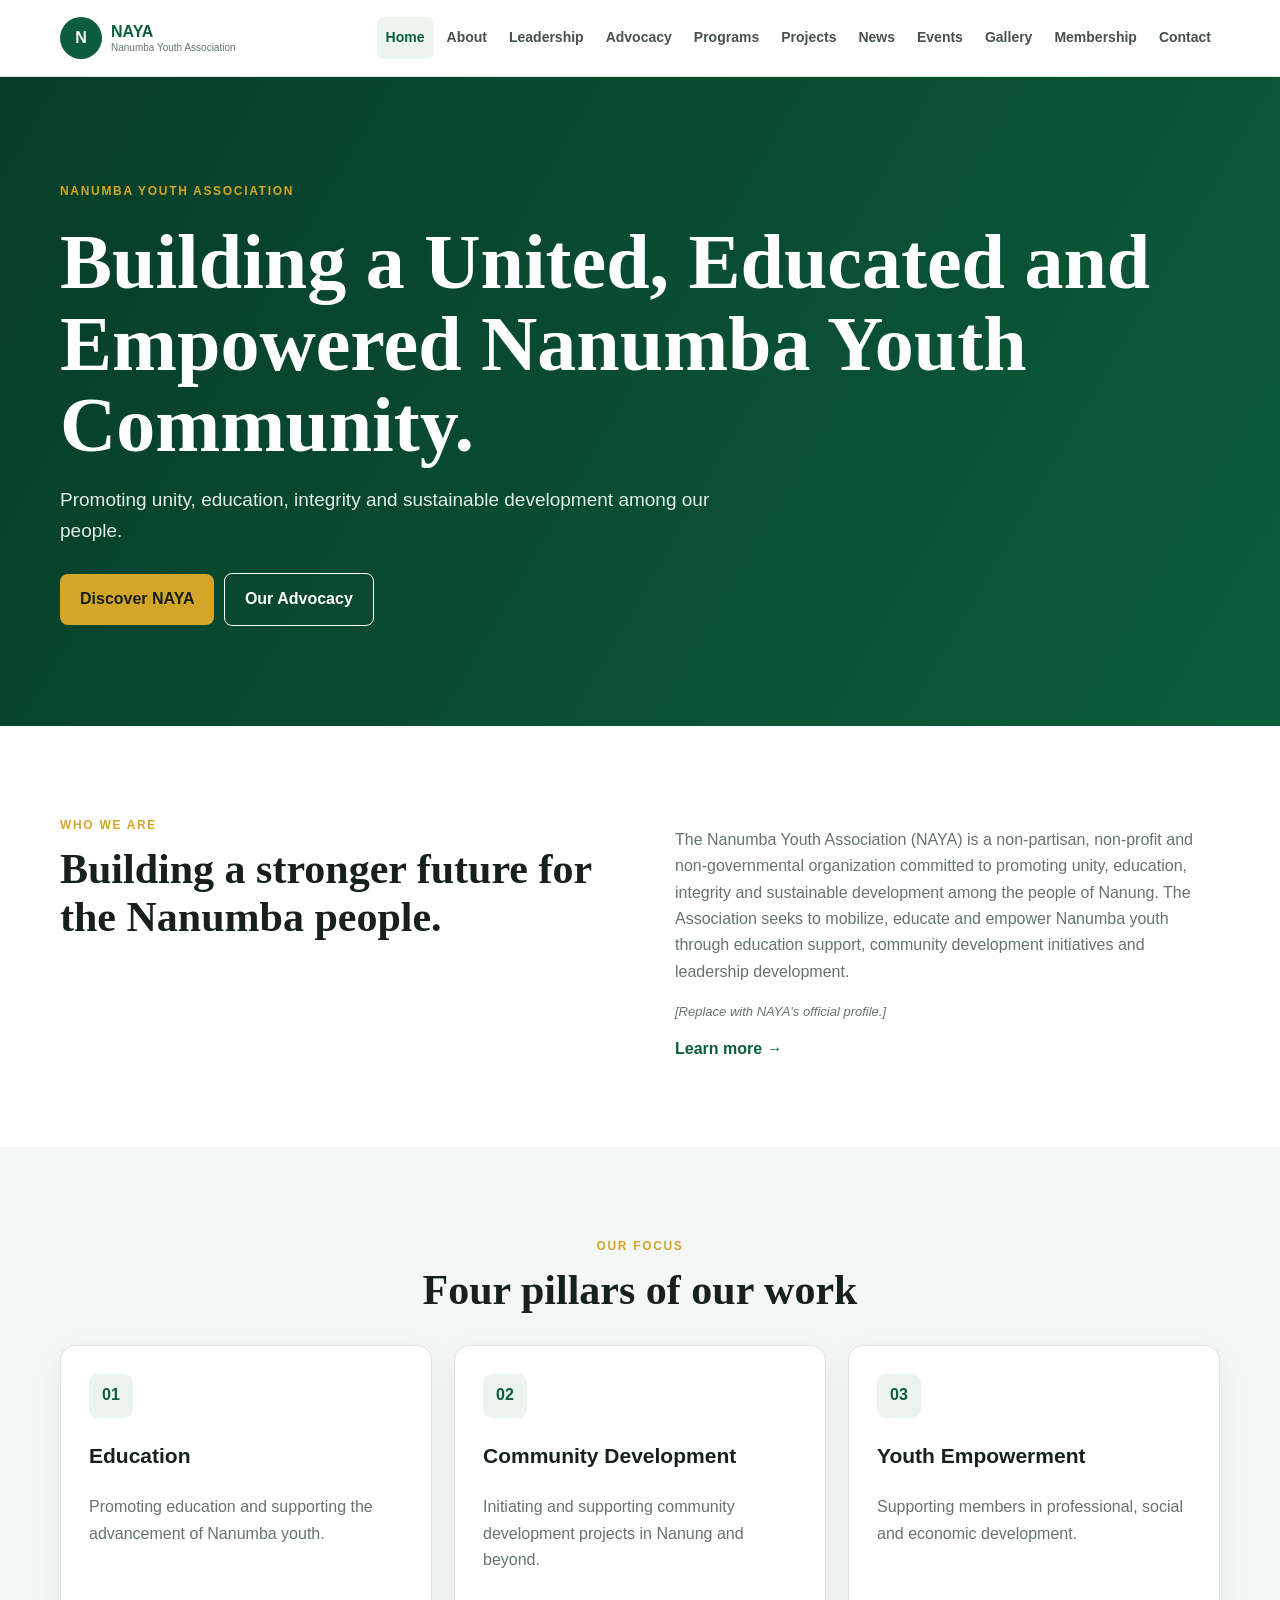
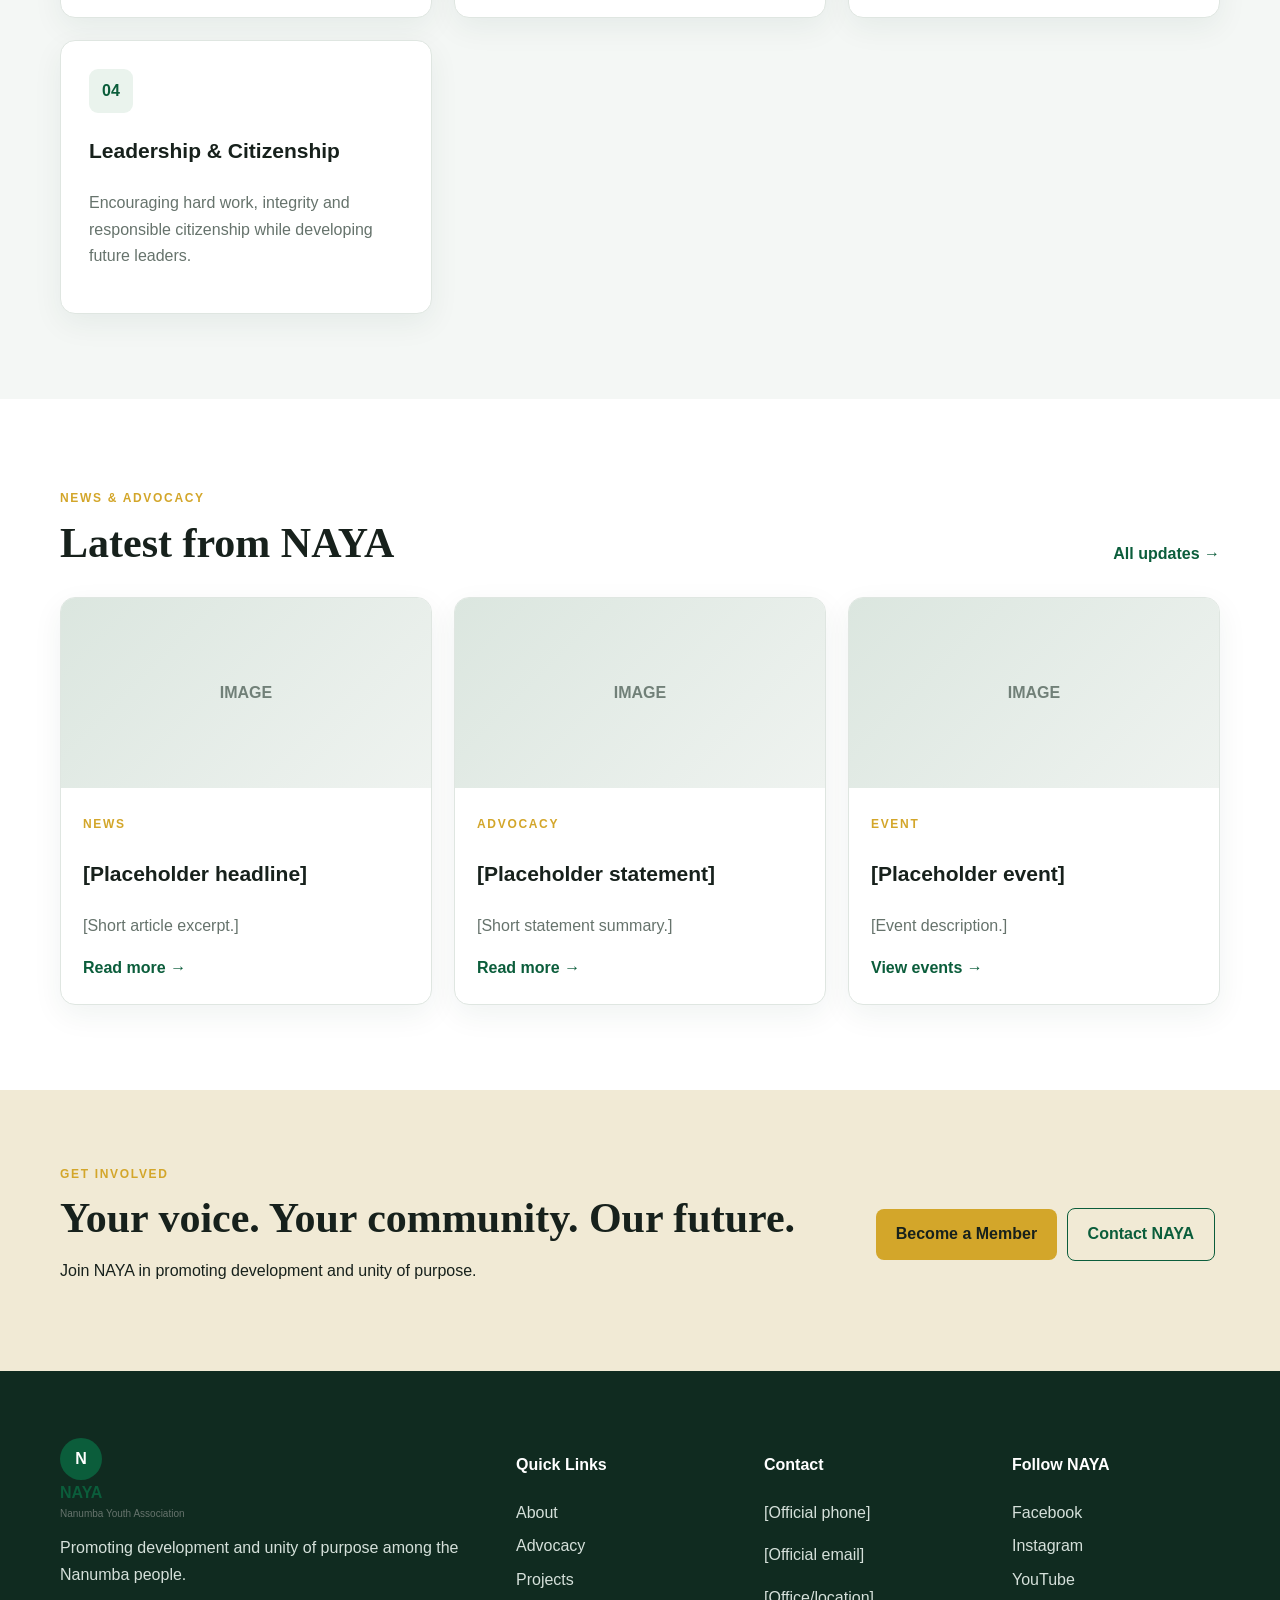
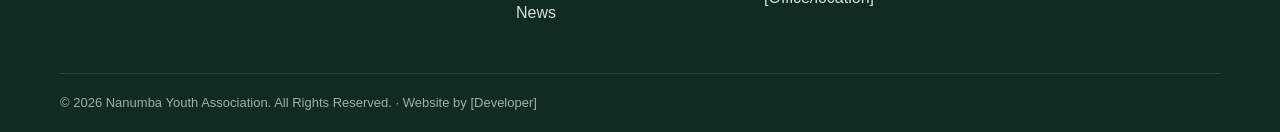
==== index.html @ b87f05a8 "new repo" ====
<!doctype html>
<html lang="en">
  <head>
    <meta charset="utf-8" />
    <meta name="viewport" content="width=device-width,initial-scale=1" />
    <meta
      name="description"
      content="Nanumba Youth Association (NAYA) — promoting development and unity of purpose among the Nanumba people."
    />
    <title>NAYA | Nanumba Youth Association</title>
    <link rel="icon" href="assets/images/favicon.svg" />
    <link rel="stylesheet" href="assets/css/style.css" />
  </head>
  <body>
    <div id="header"></div>
    <main>
      <section class="hero">
        <div class="hero-content wrap">
          <span>NANUMBA YOUTH ASSOCIATION</span>
          <h1>
            Building a United, Educated and Empowered Nanumba Youth Community.
          </h1>

          <p>
            Promoting unity, education, integrity and sustainable development
            among our people.
          </p>
          <a class="btn primary" href="about.html">Discover NAYA</a>
          <a class="btn outline" href="advocacy.html">Our Advocacy</a>
        </div>
      </section>
      <section class="section">
        <div class="wrap intro">
          <div>
            <small>WHO WE ARE</small>
            <h2>Building a stronger future for the Nanumba people.</h2>
          </div>
          <div>
            <p>
              The Nanumba Youth Association (NAYA) is a non-partisan, non-profit
              and non-governmental organization committed to promoting unity,
              education, integrity and sustainable development among the people
              of Nanung. The Association seeks to mobilize, educate and empower
              Nanumba youth through education support, community development
              initiatives and leadership development.
            </p>
            <p class="placeholder">[Replace with NAYA's official profile.]</p>
            <a class="link" href="about.html">Learn more →</a>
          </div>
        </div>
      </section>
      <section class="section muted">
        <div class="wrap">
          <div class="heading center">
            <small>OUR FOCUS</small>
            <h2>Four pillars of our work</h2>
          </div>
          <div class="grid3">
            <article class="card">
              <b>01</b>
              <h3>Education</h3>
              <p>
                Promoting education and supporting the advancement of Nanumba
                youth.
              </p>
            </article>
            <article class="card">
              <b>02</b>
              <h3>Community Development</h3>
              <p>
                Initiating and supporting community development projects in
                Nanung and beyond.
              </p>
            </article>
            <article class="card">
              <b>03</b>
              <h3>Youth Empowerment</h3>
              <p>
                Supporting members in professional, social and economic
                development.
              </p>
            </article>
            <article class="card">
              <b>04</b>
              <h3>Leadership & Citizenship</h3>
              <p>
                Encouraging hard work, integrity and responsible citizenship
                while developing future leaders.
              </p>
            </article>
          </div>
        </div>
      </section>
      <section class="section">
        <div class="wrap">
          <div class="heading">
            <div>
              <small>NEWS & ADVOCACY</small>
              <h2>Latest from NAYA</h2>
            </div>
            <a class="link" href="news.html">All updates →</a>
          </div>
          <div class="grid3">
            <article class="content">
              <div class="placeholder-img">IMAGE</div>
              <div>
                <small>NEWS</small>
                <h3>[Placeholder headline]</h3>
                <p>[Short article excerpt.]</p>
                <a class="link" href="news.html">Read more →</a>
              </div>
            </article>
            <article class="content">
              <div class="placeholder-img">IMAGE</div>
              <div>
                <small>ADVOCACY</small>
                <h3>[Placeholder statement]</h3>
                <p>[Short statement summary.]</p>
                <a class="link" href="advocacy.html">Read more →</a>
              </div>
            </article>
            <article class="content">
              <div class="placeholder-img">IMAGE</div>
              <div>
                <small>EVENT</small>
                <h3>[Placeholder event]</h3>
                <p>[Event description.]</p>
                <a class="link" href="events.html">View events →</a>
              </div>
            </article>
          </div>
        </div>
      </section>
      <section class="cta">
        <div class="wrap">
          <div>
            <small>GET INVOLVED</small>
            <h2>Your voice. Your community. Our future.</h2>
            <p>Join NAYA in promoting development and unity of purpose.</p>
          </div>
          <div>
            <a class="btn primary" href="membership.html">Become a Member</a>
            <a class="btn dark-outline" href="contact.html">Contact NAYA</a>
          </div>
        </div>
      </section>
    </main>
    <div id="footer"></div>
    <script src="assets/js/script.js"></script>
  </body>
</html>
---- assets/css/style.css ----
:root{--g:#0b5d3b;--gd:#073d29;--gold:#d3a62a;--ink:#17211c;--muted:#66736c;--light:#f4f7f5;--border:#dfe6e1;--max:1160px}*{box-sizing:border-box}body{margin:0;font:16px/1.65 Arial,sans-serif;color:var(--ink)}a{text-decoration:none;color:inherit}.wrap{width:min(var(--max),calc(100% - 32px));margin:auto}header{position:sticky;top:0;z-index:9;background:#fff;border-bottom:1px solid var(--border)}.nav{min-height:76px;display:flex;align-items:center;justify-content:space-between}.brand{display:flex;align-items:center;gap:9px;color:var(--g)}.brand span{width:42px;height:42px;border-radius:50%;display:grid;place-items:center;background:var(--g);color:#fff;font-weight:bold}.brand strong{line-height:1}.brand small{display:block;font-size:10px;color:var(--muted);font-weight:normal;margin-top:3px}nav{display:flex;gap:4px}nav a{padding:9px;font-size:14px;font-weight:bold;color:#46524c;border-radius:7px}nav a:hover,nav a.active{background:#edf5f0;color:var(--g)}#menu{display:none;border:0;background:none;font-size:25px}.hero{min-height:620px;display:flex;align-items:center;background:linear-gradient(120deg,#073d29,#0b5d3b);color:#fff}.hero-content{padding:100px 0}.hero-content>span,.section small,.cta small{letter-spacing:.14em;font-weight:bold;color:var(--gold);font-size:12px}.hero h1,.pagehero h1,h2{font-family:Georgia,serif}.hero h1{font-size:clamp(42px,7vw,78px);line-height:1.04;margin:18px 0}.hero p{font-size:19px;max-width:650px;color:#e3ece7}.btn{display:inline-block;padding:12px 20px;border-radius:8px;font-weight:bold;margin:8px 5px 0 0}.primary{background:var(--gold);color:#17211c}.outline{border:1px solid #fff;color:#fff}.dark-outline{border:1px solid var(--g);color:var(--g)}.section{padding:85px 0}.muted{background:var(--light)}.intro{display:grid;grid-template-columns:1fr 1fr;gap:70px}.heading{display:flex;justify-content:space-between;align-items:end;margin-bottom:30px}.center{text-align:center;display:block}h2{font-size:42px;line-height:1.15;margin:8px 0 0}.grid3{display:grid;grid-template-columns:repeat(3,1fr);gap:22px}.card,.content{border:1px solid var(--border);border-radius:15px;background:#fff;overflow:hidden;box-shadow:0 10px 30px #073d2910}.card{padding:28px}.card>b{display:grid;place-items:center;width:44px;height:44px;border-radius:9px;background:#eaf3ed;color:var(--g)}.card h3,.content h3{font-size:21px}.card p,.content p,.intro p{color:var(--muted)}.placeholder{font-style:italic;font-size:13px!important}.placeholder-img{height:190px;background:linear-gradient(135deg,#dbe6df,#eff3f0);display:grid;place-items:center;color:#718078;font-weight:bold}.content>div:last-child{padding:22px}.link{color:var(--g);font-weight:bold}.cta{padding:70px 0;background:#f1ead5}.cta .wrap{display:flex;align-items:center;justify-content:space-between;gap:30px}.cta h2{margin-bottom:5px}footer{background:#102b20;color:#d5e0da;padding-top:60px}.foot{display:grid;grid-template-columns:2fr 1fr 1fr 1fr;gap:40px;padding-bottom:40px}.foot h4{color:#fff}.foot a{display:block;margin:7px 0}.copyright{border-top:1px solid #ffffff20;padding:18px 0;font-size:13px;color:#9db0a7}.pagehero{padding:100px 0;background:var(--gd);color:#fff}.pagehero h1{font-size:60px;margin:10px 0}.pagehero p{max-width:650px;color:#d9e5df}.prose{max-width:850px}.notice{padding:16px;background:#fff9e7;border-left:4px solid var(--gold)}.list{padding-left:20px}.leaders,.gallery{display:grid;grid-template-columns:repeat(3,1fr);gap:22px}.leader,.gallery div{border:1px solid var(--border);border-radius:14px;overflow:hidden}.photo{height:260px;background:#dce7e0;display:grid;place-items:center;color:#718078}.leader h3,.leader p{padding:0 20px}.gallery div{height:250px;display:grid;place-items:center;background:#e7eee9;color:#718078;font-weight:bold}.event{display:flex;gap:22px;padding:22px;border:1px solid var(--border);border-radius:14px;margin:15px 0}.date{width:75px;height:75px;background:#edf5f0;color:var(--g);display:grid;place-items:center;flex:none}.formgrid{display:grid;grid-template-columns:1fr 1fr;gap:45px}.form{padding:28px;border:1px solid var(--border);border-radius:15px;box-shadow:0 10px 30px #073d2910}.form label{display:block;font-weight:bold;margin:14px 0}.form input,.form textarea,.form select{width:100%;padding:12px;border:1px solid var(--border);border-radius:7px;font:inherit}.map{height:230px;background:#e7eee9;display:grid;place-items:center;border-radius:12px;margin-top:20px}
@media(max-width:950px){nav{display:none;position:absolute;left:0;right:0;top:76px;background:#fff;flex-direction:column;padding:12px 20px;border-bottom:1px solid var(--border)}nav.open{display:flex}#menu{display:block}.intro,.formgrid{grid-template-columns:1fr}.grid3,.leaders,.gallery{grid-template-columns:1fr 1fr}.foot{grid-template-columns:1fr 1fr}.cta .wrap{display:block}}
@media(max-width:600px){.grid3,.leaders,.gallery{grid-template-columns:1fr}.hero h1{font-size:44px}.section{padding:60px 0}.heading{display:block}.pagehero h1{font-size:45px}.foot{grid-template-columns:1fr}.event{display:block}}
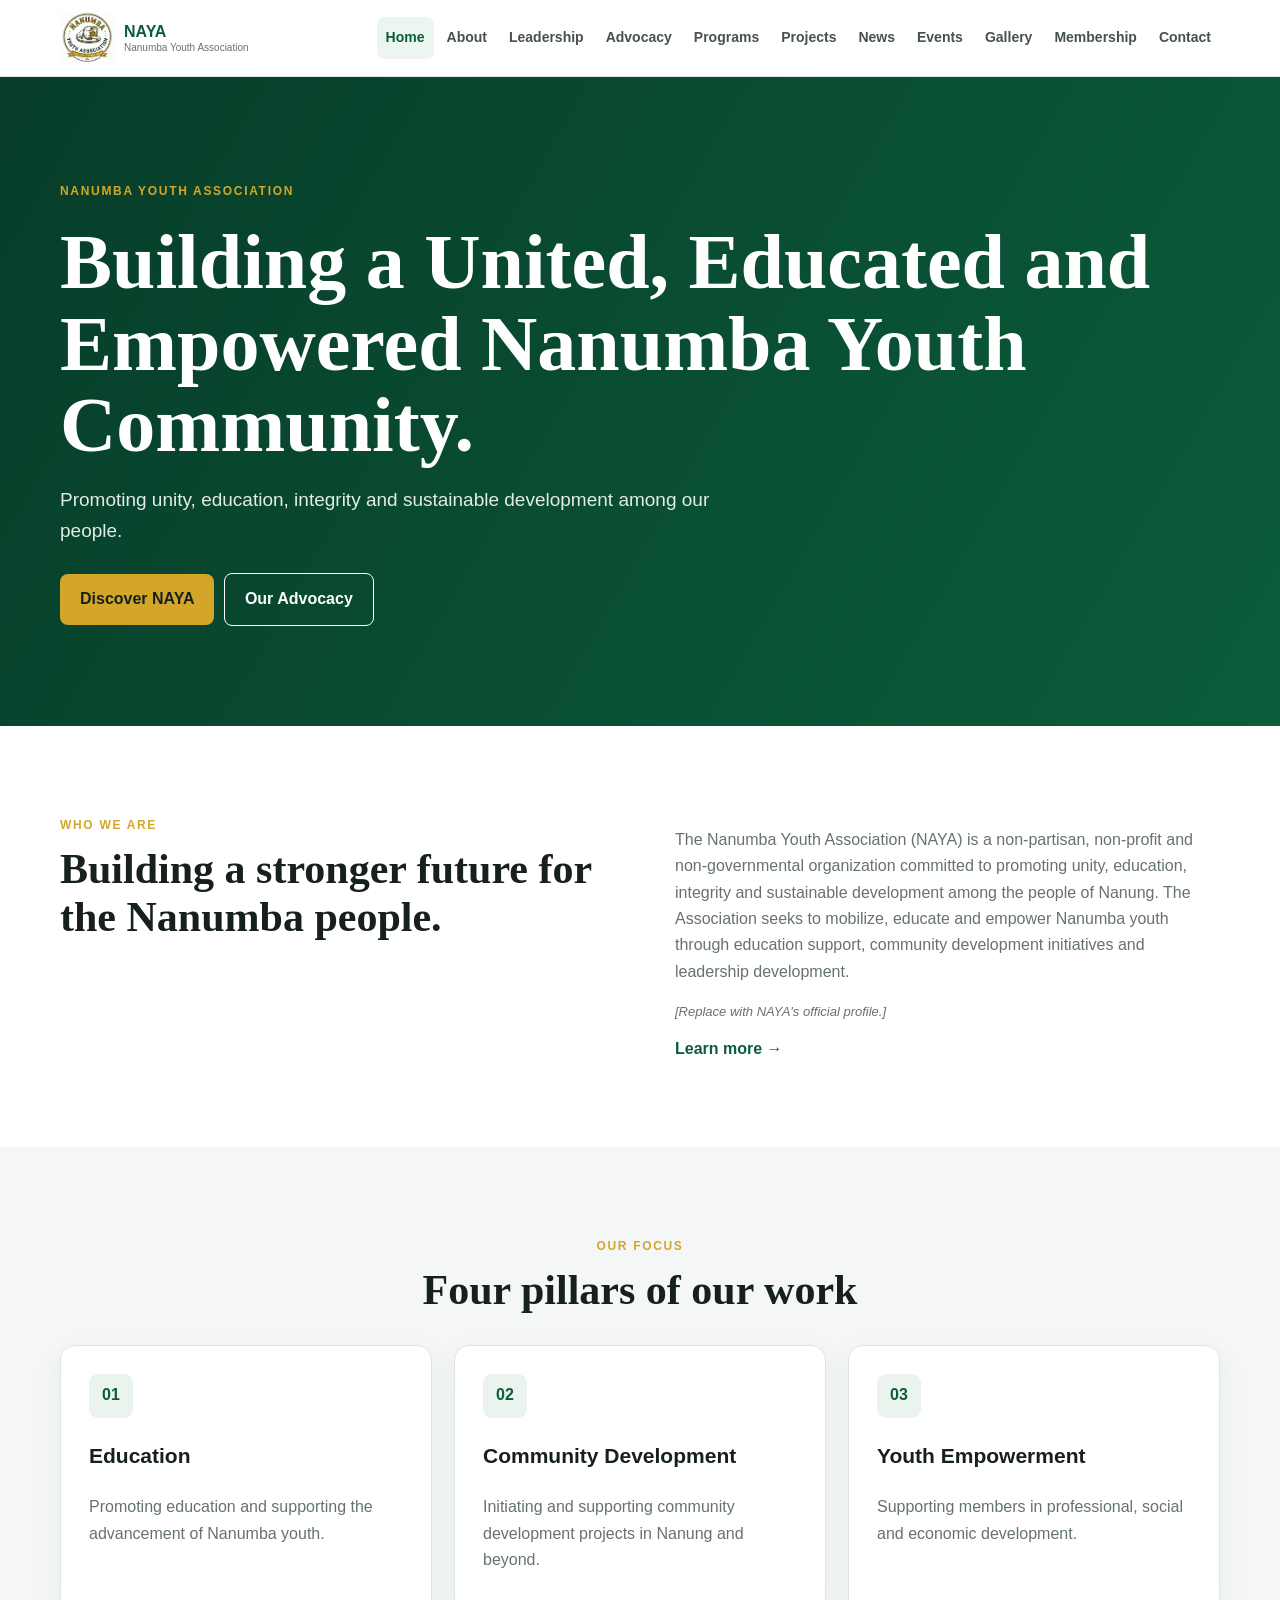
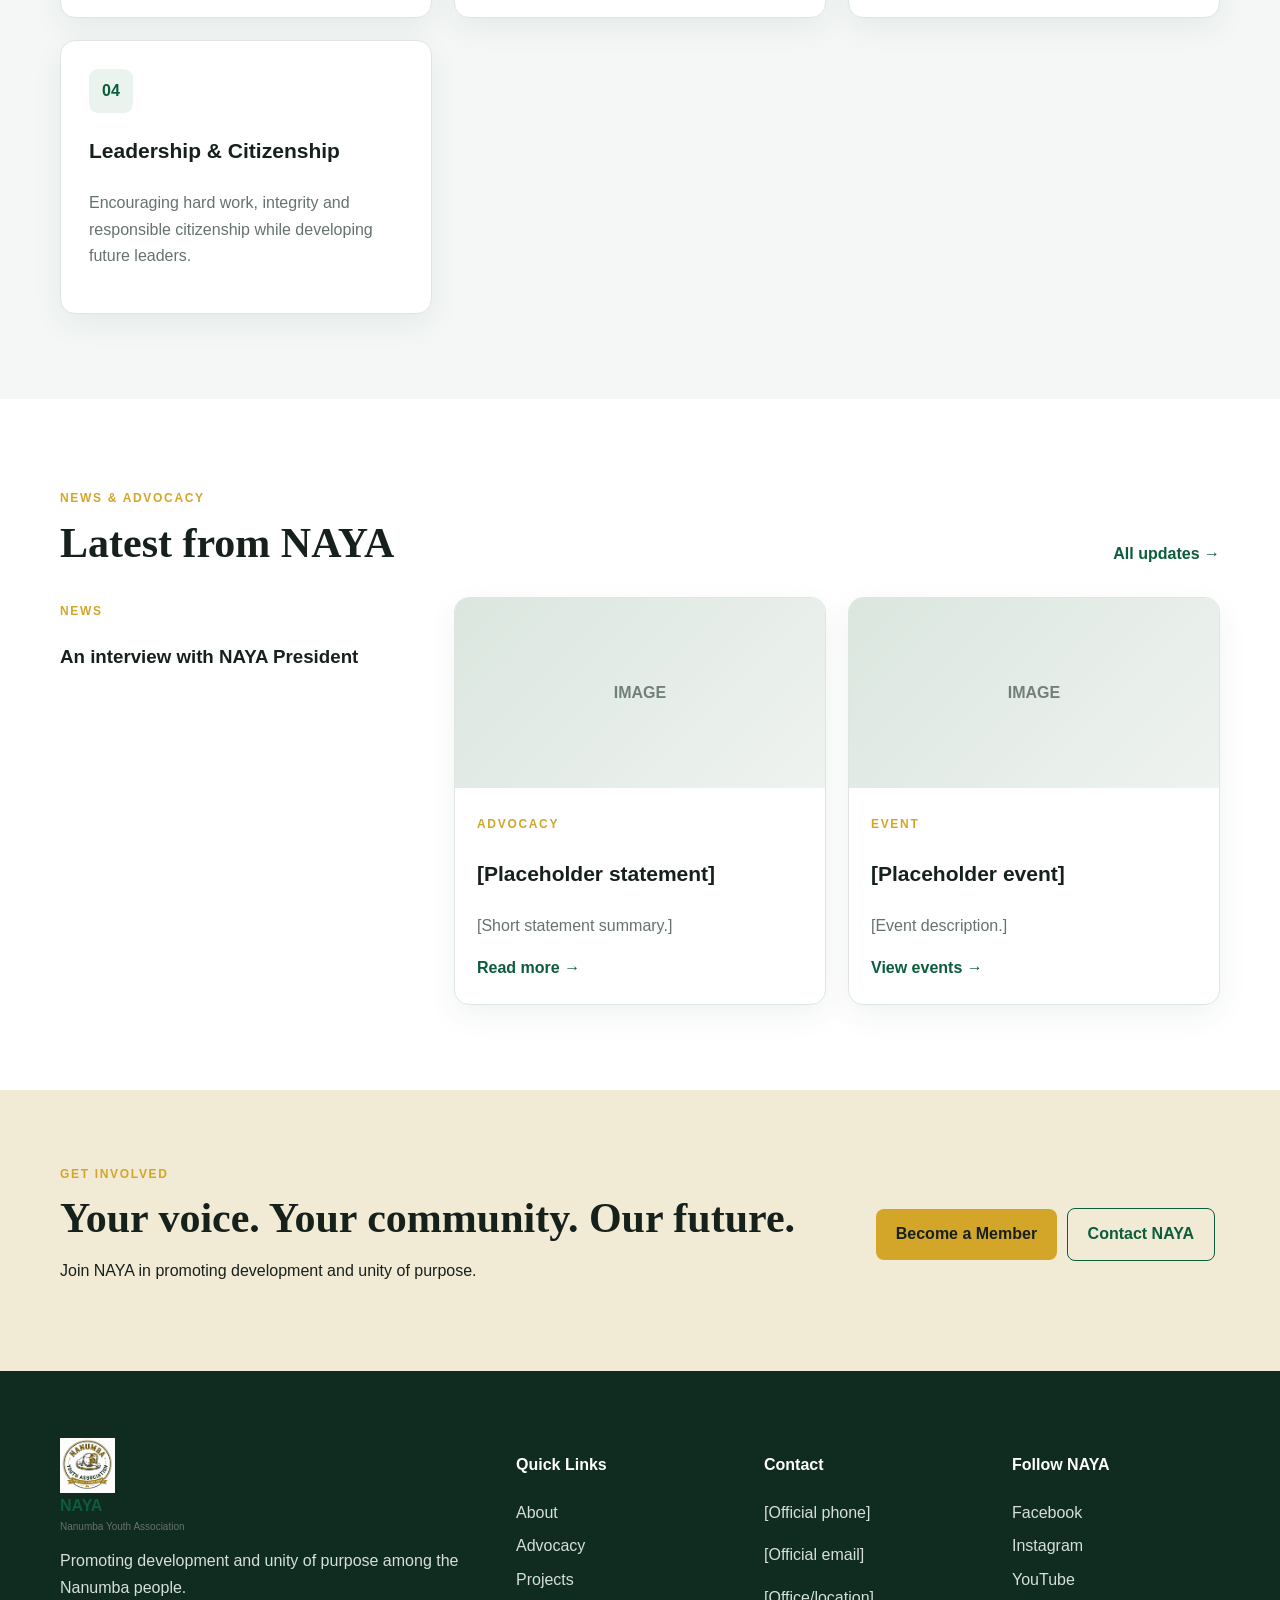
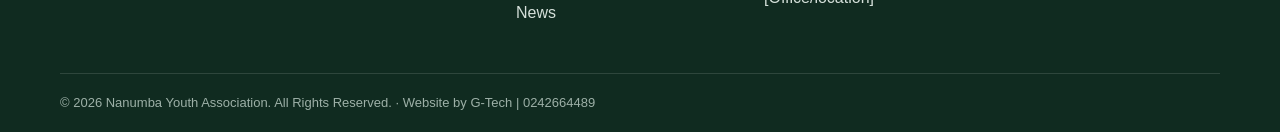
==== commit 09f02d9e: "president interview" ====
--- a/index.html
+++ b/index.html
@@ -101,15 +101,27 @@
             <a class="link" href="news.html">All updates →</a>
           </div>
           <div class="grid3">
-            <article class="content">
-              <div class="placeholder-img">IMAGE</div>
-              <div>
-                <small>NEWS</small>
-                <h3>[Placeholder headline]</h3>
-                <p>[Short article excerpt.]</p>
-                <a class="link" href="news.html">Read more →</a>
+            <div>
+              <small>NEWS</small>
+              <h3>An interview with NAYA President</h3>
+
+              <div class="video-container">
+                <iframe
+                  src="https://youtu.be/ZAHj8uhatjE?si=1H7tTdCx7K0cz6gY"
+                  title="YouTube video"
+                  allow="
+                    accelerometer;
+                    autoplay;
+                    clipboard-write;
+                    encrypted-media;
+                    gyroscope;
+                    picture-in-picture;
+                  "
+                  allowfullscreen
+                >
+                </iframe>
               </div>
-            </article>
+            </div>
             <article class="content">
               <div class="placeholder-img">IMAGE</div>
               <div>
--- a/assets/css/style.css
+++ b/assets/css/style.css
@@ -1,3 +1,449 @@
-:root{--g:#0b5d3b;--gd:#073d29;--gold:#d3a62a;--ink:#17211c;--muted:#66736c;--light:#f4f7f5;--border:#dfe6e1;--max:1160px}*{box-sizing:border-box}body{margin:0;font:16px/1.65 Arial,sans-serif;color:var(--ink)}a{text-decoration:none;color:inherit}.wrap{width:min(var(--max),calc(100% - 32px));margin:auto}header{position:sticky;top:0;z-index:9;background:#fff;border-bottom:1px solid var(--border)}.nav{min-height:76px;display:flex;align-items:center;justify-content:space-between}.brand{display:flex;align-items:center;gap:9px;color:var(--g)}.brand span{width:42px;height:42px;border-radius:50%;display:grid;place-items:center;background:var(--g);color:#fff;font-weight:bold}.brand strong{line-height:1}.brand small{display:block;font-size:10px;color:var(--muted);font-weight:normal;margin-top:3px}nav{display:flex;gap:4px}nav a{padding:9px;font-size:14px;font-weight:bold;color:#46524c;border-radius:7px}nav a:hover,nav a.active{background:#edf5f0;color:var(--g)}#menu{display:none;border:0;background:none;font-size:25px}.hero{min-height:620px;display:flex;align-items:center;background:linear-gradient(120deg,#073d29,#0b5d3b);color:#fff}.hero-content{padding:100px 0}.hero-content>span,.section small,.cta small{letter-spacing:.14em;font-weight:bold;color:var(--gold);font-size:12px}.hero h1,.pagehero h1,h2{font-family:Georgia,serif}.hero h1{font-size:clamp(42px,7vw,78px);line-height:1.04;margin:18px 0}.hero p{font-size:19px;max-width:650px;color:#e3ece7}.btn{display:inline-block;padding:12px 20px;border-radius:8px;font-weight:bold;margin:8px 5px 0 0}.primary{background:var(--gold);color:#17211c}.outline{border:1px solid #fff;color:#fff}.dark-outline{border:1px solid var(--g);color:var(--g)}.section{padding:85px 0}.muted{background:var(--light)}.intro{display:grid;grid-template-columns:1fr 1fr;gap:70px}.heading{display:flex;justify-content:space-between;align-items:end;margin-bottom:30px}.center{text-align:center;display:block}h2{font-size:42px;line-height:1.15;margin:8px 0 0}.grid3{display:grid;grid-template-columns:repeat(3,1fr);gap:22px}.card,.content{border:1px solid var(--border);border-radius:15px;background:#fff;overflow:hidden;box-shadow:0 10px 30px #073d2910}.card{padding:28px}.card>b{display:grid;place-items:center;width:44px;height:44px;border-radius:9px;background:#eaf3ed;color:var(--g)}.card h3,.content h3{font-size:21px}.card p,.content p,.intro p{color:var(--muted)}.placeholder{font-style:italic;font-size:13px!important}.placeholder-img{height:190px;background:linear-gradient(135deg,#dbe6df,#eff3f0);display:grid;place-items:center;color:#718078;font-weight:bold}.content>div:last-child{padding:22px}.link{color:var(--g);font-weight:bold}.cta{padding:70px 0;background:#f1ead5}.cta .wrap{display:flex;align-items:center;justify-content:space-between;gap:30px}.cta h2{margin-bottom:5px}footer{background:#102b20;color:#d5e0da;padding-top:60px}.foot{display:grid;grid-template-columns:2fr 1fr 1fr 1fr;gap:40px;padding-bottom:40px}.foot h4{color:#fff}.foot a{display:block;margin:7px 0}.copyright{border-top:1px solid #ffffff20;padding:18px 0;font-size:13px;color:#9db0a7}.pagehero{padding:100px 0;background:var(--gd);color:#fff}.pagehero h1{font-size:60px;margin:10px 0}.pagehero p{max-width:650px;color:#d9e5df}.prose{max-width:850px}.notice{padding:16px;background:#fff9e7;border-left:4px solid var(--gold)}.list{padding-left:20px}.leaders,.gallery{display:grid;grid-template-columns:repeat(3,1fr);gap:22px}.leader,.gallery div{border:1px solid var(--border);border-radius:14px;overflow:hidden}.photo{height:260px;background:#dce7e0;display:grid;place-items:center;color:#718078}.leader h3,.leader p{padding:0 20px}.gallery div{height:250px;display:grid;place-items:center;background:#e7eee9;color:#718078;font-weight:bold}.event{display:flex;gap:22px;padding:22px;border:1px solid var(--border);border-radius:14px;margin:15px 0}.date{width:75px;height:75px;background:#edf5f0;color:var(--g);display:grid;place-items:center;flex:none}.formgrid{display:grid;grid-template-columns:1fr 1fr;gap:45px}.form{padding:28px;border:1px solid var(--border);border-radius:15px;box-shadow:0 10px 30px #073d2910}.form label{display:block;font-weight:bold;margin:14px 0}.form input,.form textarea,.form select{width:100%;padding:12px;border:1px solid var(--border);border-radius:7px;font:inherit}.map{height:230px;background:#e7eee9;display:grid;place-items:center;border-radius:12px;margin-top:20px}
-@media(max-width:950px){nav{display:none;position:absolute;left:0;right:0;top:76px;background:#fff;flex-direction:column;padding:12px 20px;border-bottom:1px solid var(--border)}nav.open{display:flex}#menu{display:block}.intro,.formgrid{grid-template-columns:1fr}.grid3,.leaders,.gallery{grid-template-columns:1fr 1fr}.foot{grid-template-columns:1fr 1fr}.cta .wrap{display:block}}
-@media(max-width:600px){.grid3,.leaders,.gallery{grid-template-columns:1fr}.hero h1{font-size:44px}.section{padding:60px 0}.heading{display:block}.pagehero h1{font-size:45px}.foot{grid-template-columns:1fr}.event{display:block}}
+:root {
+  --g: #0b5d3b;
+  --gd: #073d29;
+  --gold: #d3a62a;
+  --ink: #17211c;
+  --muted: #66736c;
+  --light: #f4f7f5;
+  --border: #dfe6e1;
+  --max: 1160px;
+}
+* {
+  box-sizing: border-box;
+}
+body {
+  margin: 0;
+  font:
+    16px/1.65 Arial,
+    sans-serif;
+  color: var(--ink);
+}
+a {
+  text-decoration: none;
+  color: inherit;
+}
+.wrap {
+  width: min(var(--max), calc(100% - 32px));
+  margin: auto;
+}
+header {
+  position: sticky;
+  top: 0;
+  z-index: 9;
+  background: #fff;
+  border-bottom: 1px solid var(--border);
+}
+.nav {
+  min-height: 76px;
+  display: flex;
+  align-items: center;
+  justify-content: space-between;
+}
+.brand {
+  display: flex;
+  align-items: center;
+  gap: 9px;
+  color: var(--g);
+}
+.brand span {
+  width: 42px;
+  height: 42px;
+  border-radius: 50%;
+  display: grid;
+  place-items: center;
+  background: var(--g);
+  color: #fff;
+  font-weight: bold;
+}
+.brand strong {
+  line-height: 1;
+}
+.brand small {
+  display: block;
+  font-size: 10px;
+  color: var(--muted);
+  font-weight: normal;
+  margin-top: 3px;
+}
+nav {
+  display: flex;
+  gap: 4px;
+}
+nav a {
+  padding: 9px;
+  font-size: 14px;
+  font-weight: bold;
+  color: #46524c;
+  border-radius: 7px;
+}
+nav a:hover,
+nav a.active {
+  background: #edf5f0;
+  color: var(--g);
+}
+#menu {
+  display: none;
+  border: 0;
+  background: none;
+  font-size: 25px;
+}
+.hero {
+  min-height: 620px;
+  display: flex;
+  align-items: center;
+  background: linear-gradient(120deg, #073d29, #0b5d3b);
+  color: #fff;
+}
+.hero-content {
+  padding: 100px 0;
+}
+.hero-content > span,
+.section small,
+.cta small {
+  letter-spacing: 0.14em;
+  font-weight: bold;
+  color: var(--gold);
+  font-size: 12px;
+}
+.hero h1,
+.pagehero h1,
+h2 {
+  font-family: Georgia, serif;
+}
+.hero h1 {
+  font-size: clamp(42px, 7vw, 78px);
+  line-height: 1.04;
+  margin: 18px 0;
+}
+.hero p {
+  font-size: 19px;
+  max-width: 650px;
+  color: #e3ece7;
+}
+.btn {
+  display: inline-block;
+  padding: 12px 20px;
+  border-radius: 8px;
+  font-weight: bold;
+  margin: 8px 5px 0 0;
+}
+.primary {
+  background: var(--gold);
+  color: #17211c;
+}
+.outline {
+  border: 1px solid #fff;
+  color: #fff;
+}
+.dark-outline {
+  border: 1px solid var(--g);
+  color: var(--g);
+}
+.section {
+  padding: 85px 0;
+}
+.muted {
+  background: var(--light);
+}
+.intro {
+  display: grid;
+  grid-template-columns: 1fr 1fr;
+  gap: 70px;
+}
+.heading {
+  display: flex;
+  justify-content: space-between;
+  align-items: end;
+  margin-bottom: 30px;
+}
+.center {
+  text-align: center;
+  display: block;
+}
+h2 {
+  font-size: 42px;
+  line-height: 1.15;
+  margin: 8px 0 0;
+}
+.grid3 {
+  display: grid;
+  grid-template-columns: repeat(3, 1fr);
+  gap: 22px;
+}
+.card,
+.content {
+  border: 1px solid var(--border);
+  border-radius: 15px;
+  background: #fff;
+  overflow: hidden;
+  box-shadow: 0 10px 30px #073d2910;
+}
+.card {
+  padding: 28px;
+}
+.card > b {
+  display: grid;
+  place-items: center;
+  width: 44px;
+  height: 44px;
+  border-radius: 9px;
+  background: #eaf3ed;
+  color: var(--g);
+}
+.card h3,
+.content h3 {
+  font-size: 21px;
+}
+.card p,
+.content p,
+.intro p {
+  color: var(--muted);
+}
+.placeholder {
+  font-style: italic;
+  font-size: 13px !important;
+}
+.placeholder-img {
+  height: 190px;
+  background: linear-gradient(135deg, #dbe6df, #eff3f0);
+  display: grid;
+  place-items: center;
+  color: #718078;
+  font-weight: bold;
+}
+.content > div:last-child {
+  padding: 22px;
+}
+.link {
+  color: var(--g);
+  font-weight: bold;
+}
+.cta {
+  padding: 70px 0;
+  background: #f1ead5;
+}
+.cta .wrap {
+  display: flex;
+  align-items: center;
+  justify-content: space-between;
+  gap: 30px;
+}
+.cta h2 {
+  margin-bottom: 5px;
+}
+footer {
+  background: #102b20;
+  color: #d5e0da;
+  padding-top: 60px;
+}
+.foot {
+  display: grid;
+  grid-template-columns: 2fr 1fr 1fr 1fr;
+  gap: 40px;
+  padding-bottom: 40px;
+}
+.foot h4 {
+  color: #fff;
+}
+.foot a {
+  display: block;
+  margin: 7px 0;
+}
+.copyright {
+  border-top: 1px solid #ffffff20;
+  padding: 18px 0;
+  font-size: 13px;
+  color: #9db0a7;
+}
+.pagehero {
+  padding: 100px 0;
+  background: var(--gd);
+  color: #fff;
+}
+.pagehero h1 {
+  font-size: 60px;
+  margin: 10px 0;
+}
+.pagehero p {
+  max-width: 650px;
+  color: #d9e5df;
+}
+.prose {
+  max-width: 850px;
+}
+.notice {
+  padding: 16px;
+  background: #fff9e7;
+  border-left: 4px solid var(--gold);
+}
+.list {
+  padding-left: 20px;
+}
+.leaders,
+.gallery {
+  display: grid;
+  grid-template-columns: repeat(3, 1fr);
+  gap: 22px;
+}
+.leader,
+.gallery div {
+  border: 1px solid var(--border);
+  border-radius: 14px;
+  overflow: hidden;
+}
+.photo {
+  height: 260px;
+  background: #dce7e0;
+  display: grid;
+  place-items: center;
+  color: #718078;
+}
+.leader h3,
+.leader p {
+  padding: 0 20px;
+}
+.gallery div {
+  height: 250px;
+  display: grid;
+  place-items: center;
+  background: #e7eee9;
+  color: #718078;
+  font-weight: bold;
+}
+.event {
+  display: flex;
+  gap: 22px;
+  padding: 22px;
+  border: 1px solid var(--border);
+  border-radius: 14px;
+  margin: 15px 0;
+}
+.date {
+  width: 75px;
+  height: 75px;
+  background: #edf5f0;
+  color: var(--g);
+  display: grid;
+  place-items: center;
+  flex: none;
+}
+.formgrid {
+  display: grid;
+  grid-template-columns: 1fr 1fr;
+  gap: 45px;
+}
+.form {
+  padding: 28px;
+  border: 1px solid var(--border);
+  border-radius: 15px;
+  box-shadow: 0 10px 30px #073d2910;
+}
+.form label {
+  display: block;
+  font-weight: bold;
+  margin: 14px 0;
+}
+.form input,
+.form textarea,
+.form select {
+  width: 100%;
+  padding: 12px;
+  border: 1px solid var(--border);
+  border-radius: 7px;
+  font: inherit;
+}
+.map {
+  height: 230px;
+  background: #e7eee9;
+  display: grid;
+  place-items: center;
+  border-radius: 12px;
+  margin-top: 20px;
+}
+@media (max-width: 950px) {
+  nav {
+    display: none;
+    position: absolute;
+    left: 0;
+    right: 0;
+    top: 76px;
+    background: #fff;
+    flex-direction: column;
+    padding: 12px 20px;
+    border-bottom: 1px solid var(--border);
+  }
+  nav.open {
+    display: flex;
+  }
+  #menu {
+    display: block;
+  }
+  .intro,
+  .formgrid {
+    grid-template-columns: 1fr;
+  }
+  .grid3,
+  .leaders,
+  .gallery {
+    grid-template-columns: 1fr 1fr;
+  }
+  .foot {
+    grid-template-columns: 1fr 1fr;
+  }
+  .cta .wrap {
+    display: block;
+  }
+}
+@media (max-width: 600px) {
+  .grid3,
+  .leaders,
+  .gallery {
+    grid-template-columns: 1fr;
+  }
+  .hero h1 {
+    font-size: 44px;
+  }
+  .section {
+    padding: 60px 0;
+  }
+  .heading {
+    display: block;
+  }
+  .pagehero h1 {
+    font-size: 45px;
+  }
+  .foot {
+    grid-template-columns: 1fr;
+  }
+  .event {
+    display: block;
+  }
+}
+
+.naya-logo {
+  width: 55px;
+  height: 55px;
+  object-fit: contain;
+  display: block;
+}
+.hero-logo img {
+  width: 180px;
+  height: 180px;
+  object-fit: contain;
+  display: block;
+  margin: 0 auto 25px;
+}
+.video-container {
+  position: relative;
+  width: 100%;
+  aspect-ratio: 16 / 9;
+  overflow: hidden;
+  border-radius: 10px;
+  margin-top: 15px;
+}
+
+.video-container iframe {
+  width: 100%;
+  height: 100%;
+  border: 0;
+}
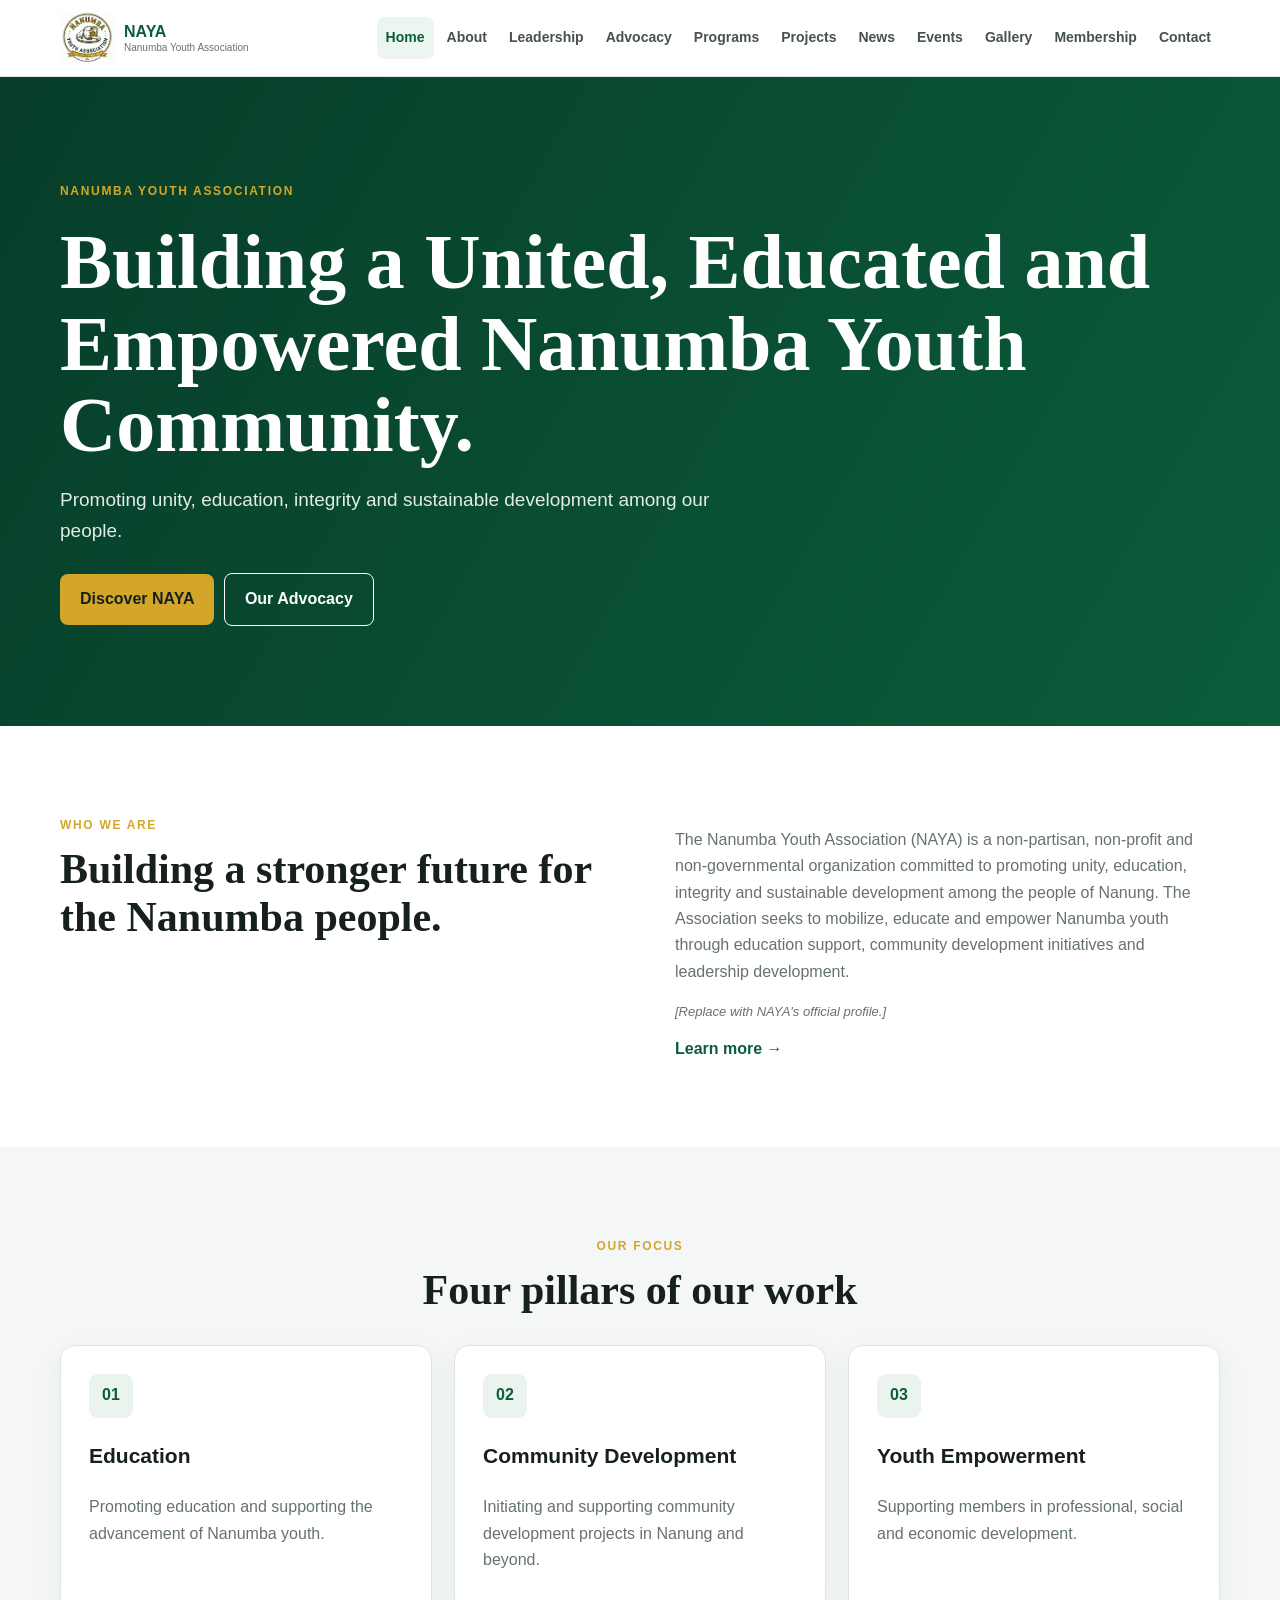
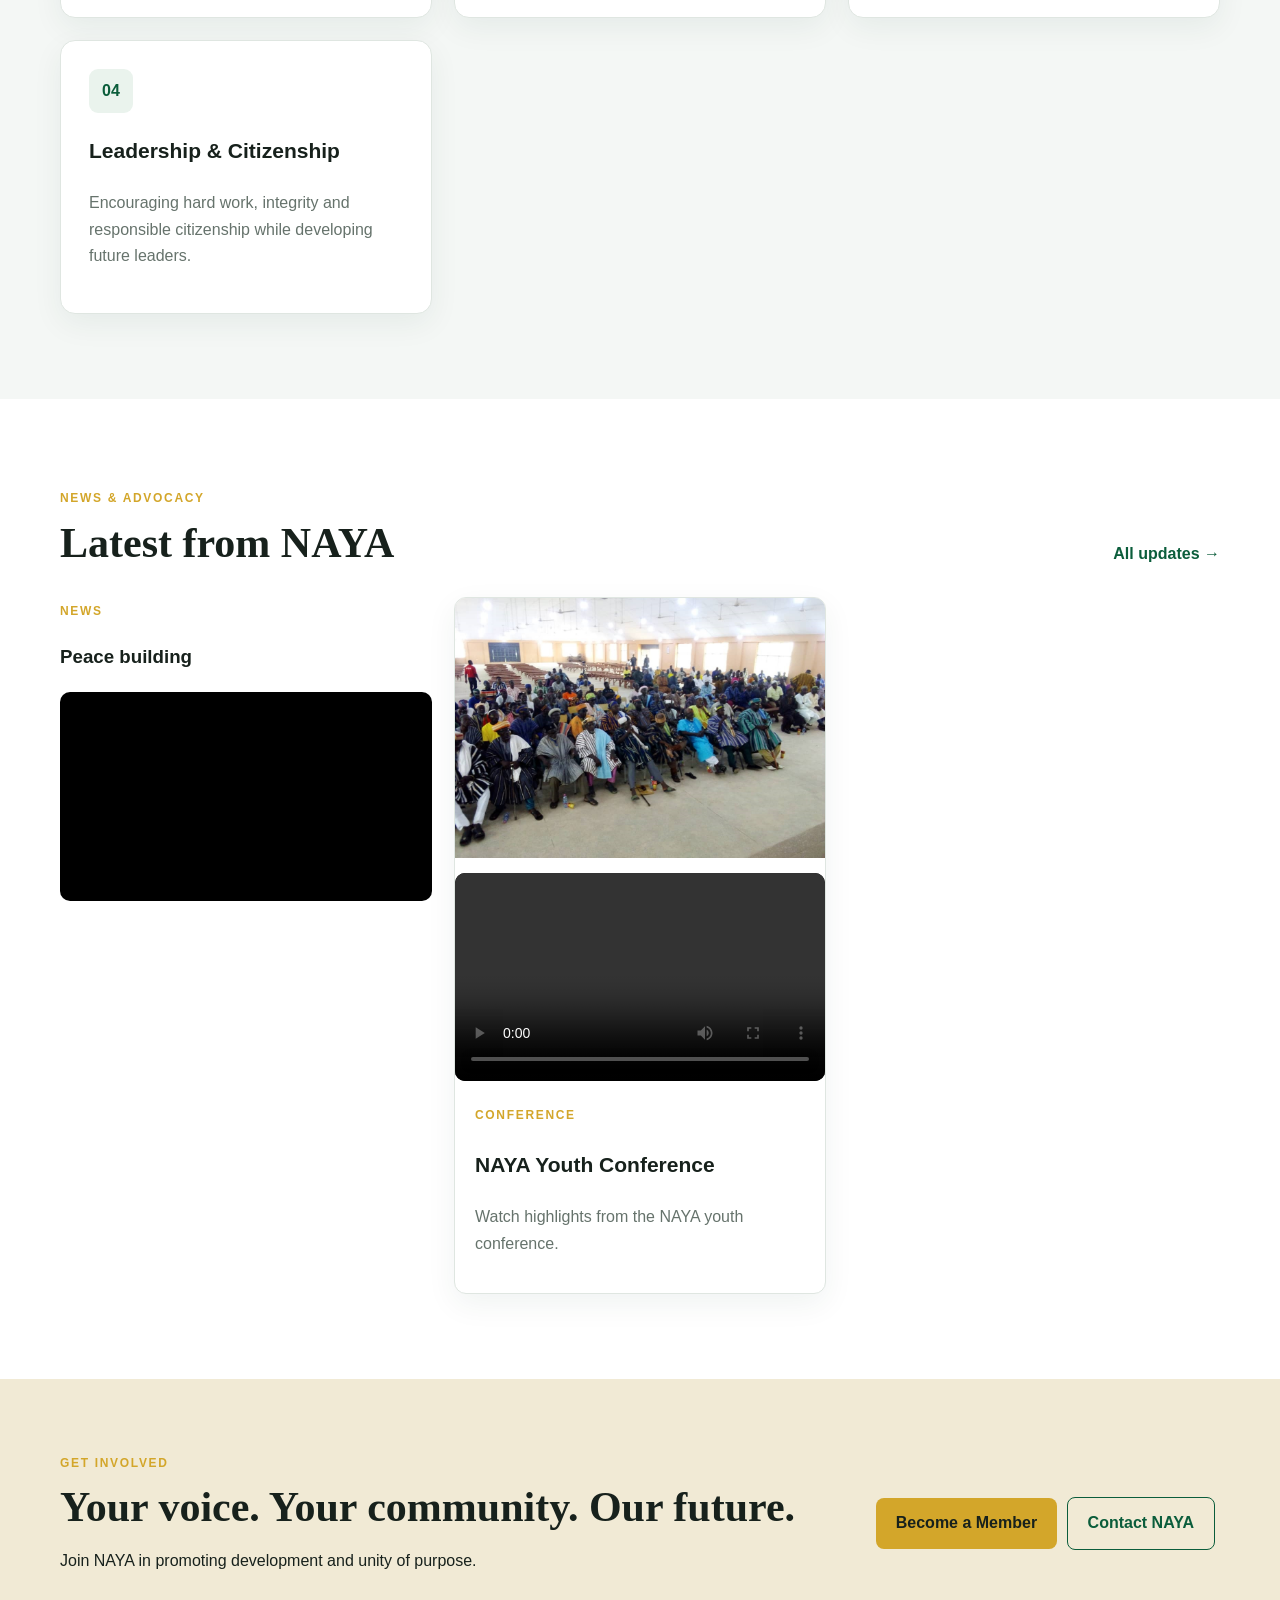
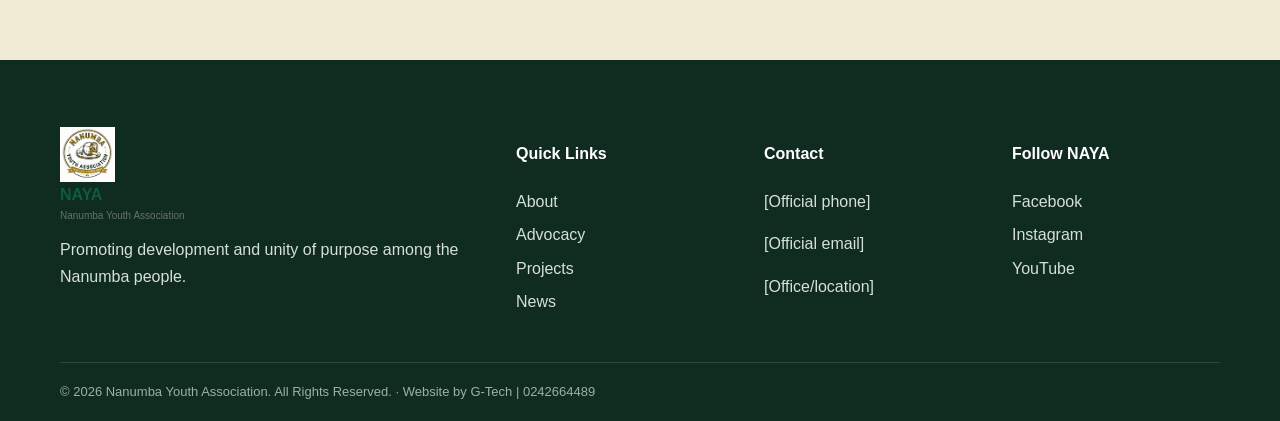
==== commit 2504b240: "conference upload" ====
--- a/index.html
+++ b/index.html
@@ -103,12 +103,12 @@
           <div class="grid3">
             <div>
               <small>NEWS</small>
-              <h3>An interview with NAYA President</h3>
+              <h3>Peace building</h3>
 
               <div class="video-container">
                 <iframe
-                  src="https://youtu.be/ZAHj8uhatjE?si=1H7tTdCx7K0cz6gY"
-                  title="YouTube video"
+                  src="https://www.youtube.com/embed/ZAHj8uhatjE"
+                  title="An interview with NAYA President"
                   allow="
                     accelerometer;
                     autoplay;
@@ -116,28 +116,33 @@
                     encrypted-media;
                     gyroscope;
                     picture-in-picture;
+                    web-share;
                   "
                   allowfullscreen
                 >
                 </iframe>
               </div>
             </div>
-            <article class="content">
-              <div class="placeholder-img">IMAGE</div>
+            <article class="content media-card">
+              <div class="conference-photo">
+                <img
+                  src="assets/images/gallery/conference-01.jpeg"
+                  alt="NAYA members participating in a youth conference"
+                  loading="lazy"
+                />
+              </div>
+
+              <div class="video-container">
+                <video controls preload="metadata">
+                  <source src="assets/videos/conference.mp4" type="video/mp4" />
+                  Your browser does not support the video tag.
+                </video>
+              </div>
+
               <div>
-                <small>ADVOCACY</small>
-                <h3>[Placeholder statement]</h3>
-                <p>[Short statement summary.]</p>
-                <a class="link" href="advocacy.html">Read more →</a>
-              </div>
-            </article>
-            <article class="content">
-              <div class="placeholder-img">IMAGE</div>
-              <div>
-                <small>EVENT</small>
-                <h3>[Placeholder event]</h3>
-                <p>[Event description.]</p>
-                <a class="link" href="events.html">View events →</a>
+                <small>CONFERENCE</small>
+                <h3>NAYA Youth Conference</h3>
+                <p>Watch highlights from the NAYA youth conference.</p>
               </div>
             </article>
           </div>
--- a/assets/css/style.css
+++ b/assets/css/style.css
@@ -447,3 +447,55 @@
   height: 100%;
   border: 0;
 }
+.photo-card {
+  overflow: hidden;
+  padding: 0;
+  border-radius: 12px;
+}
+
+.photo-card img {
+  display: block;
+  width: 100%;
+  height: 100%;
+  min-height: 260px;
+  object-fit: contain;
+  object-position: center;
+  background: #f4f7f5;
+}
+.media-card {
+  overflow: hidden;
+  padding: 0;
+  border-radius: 12px;
+}
+
+.conference-photo {
+  width: 100%;
+  height: 260px;
+  overflow: hidden;
+}
+
+.conference-photo img {
+  width: 100%;
+  height: 100%;
+  display: block;
+  object-fit: cover;
+  object-position: center;
+}
+
+.video-container {
+  width: 100%;
+  aspect-ratio: 16 / 9;
+  background: #000;
+  overflow: hidden;
+}
+
+.video-container video {
+  width: 100%;
+  height: 100%;
+  display: block;
+  object-fit: cover;
+}
+
+.media-card > div:last-child {
+  padding: 20px;
+}
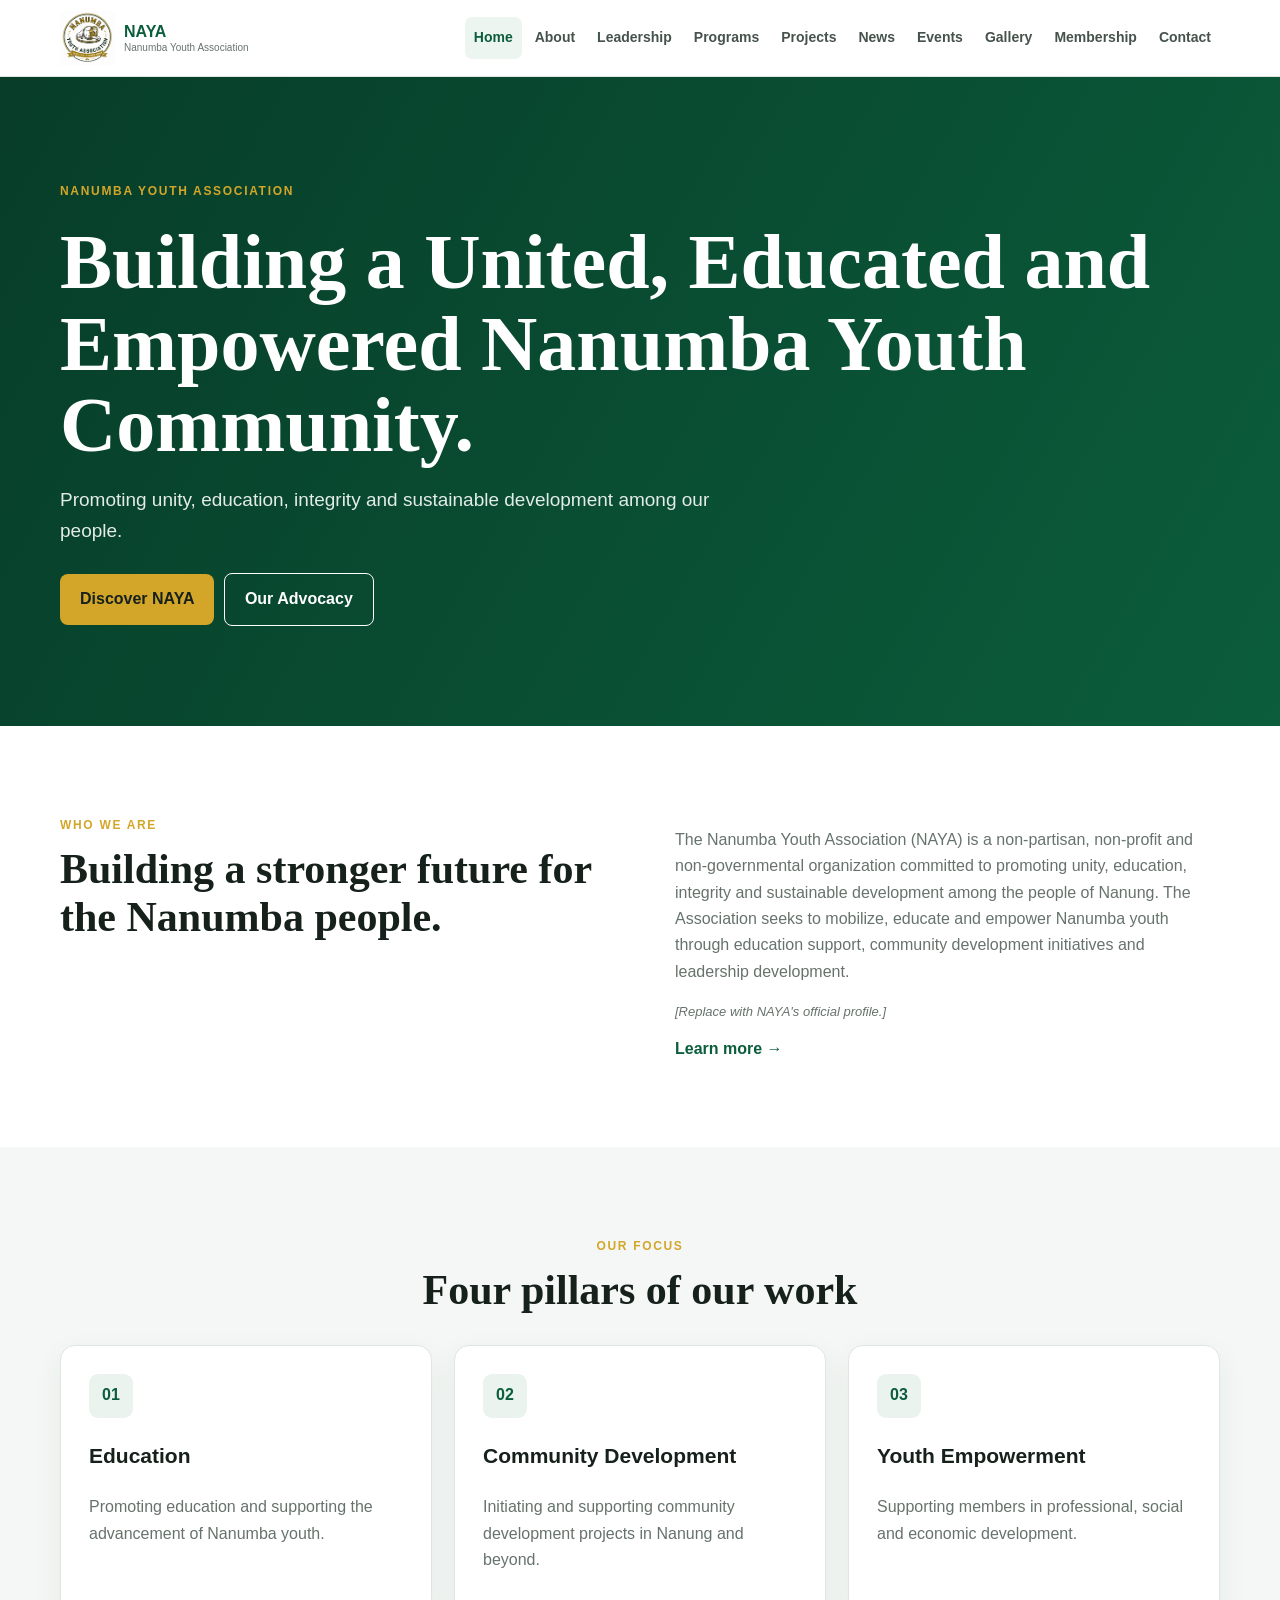
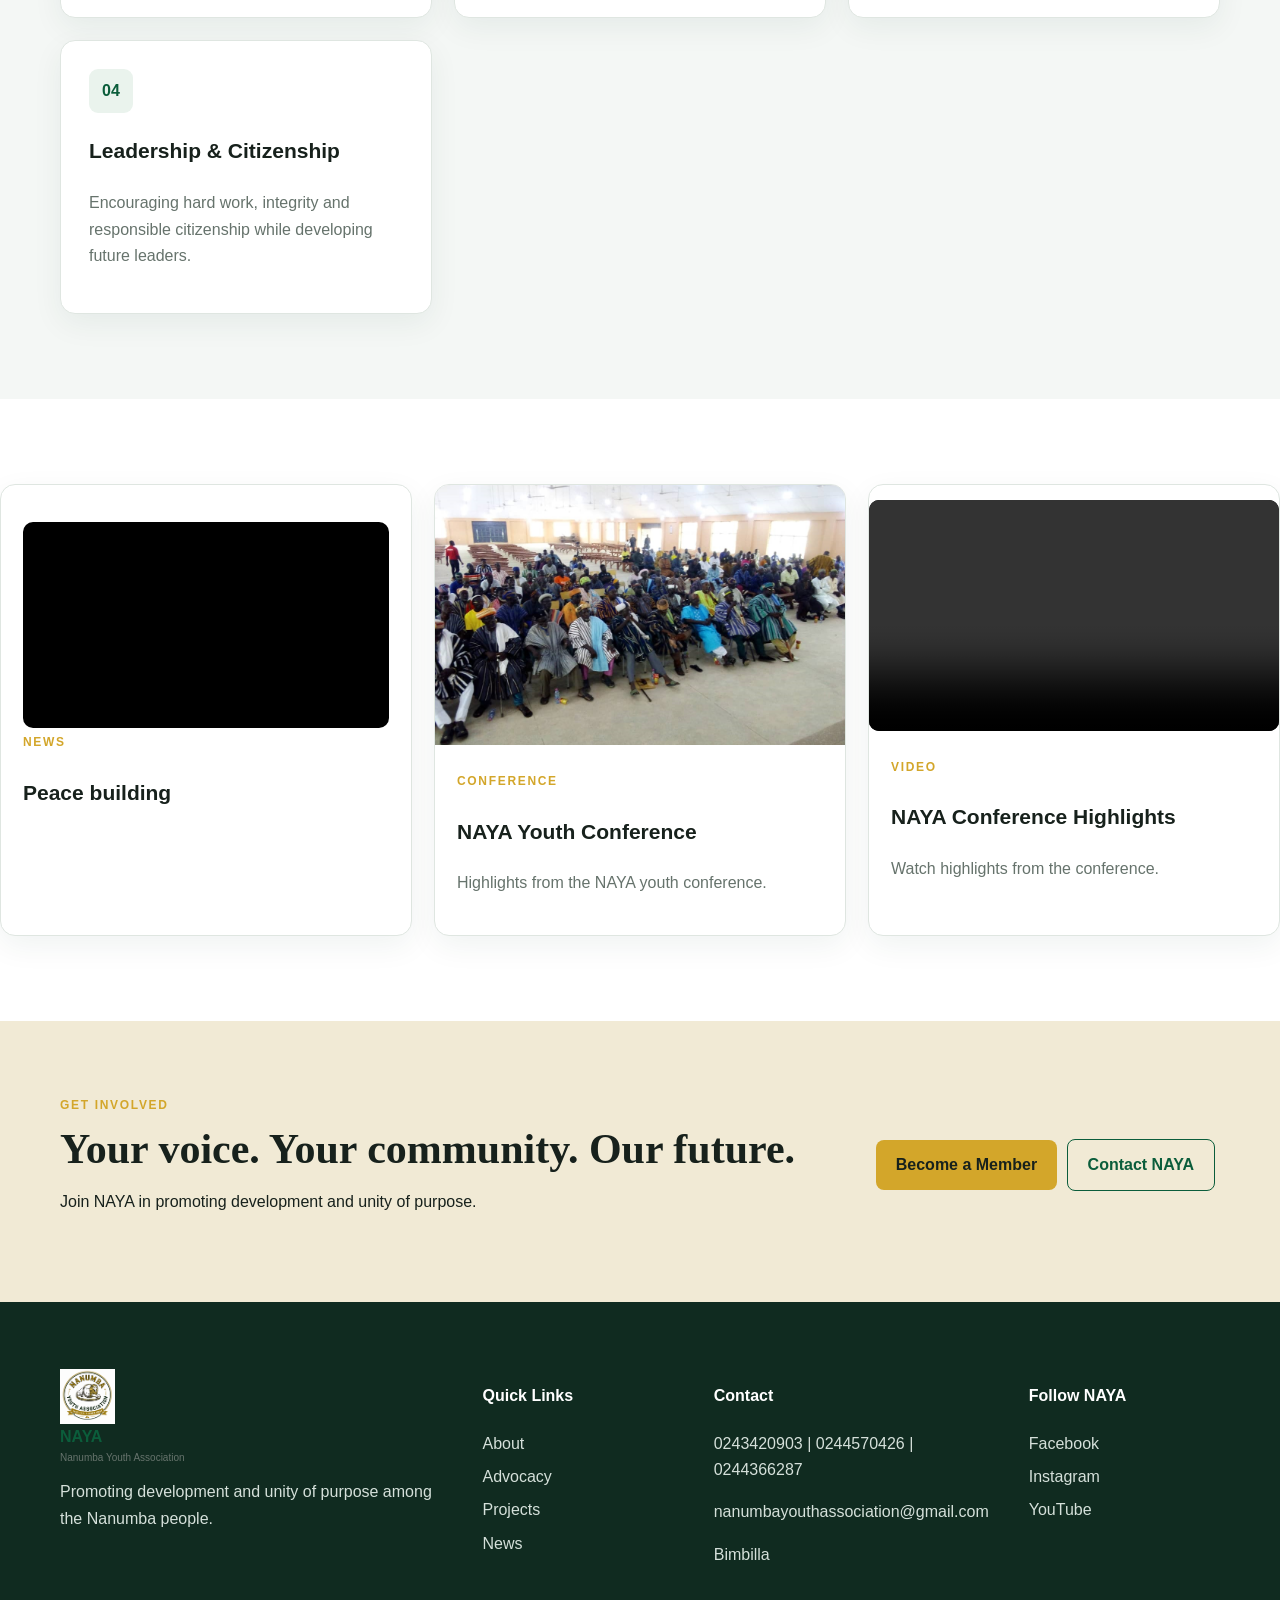
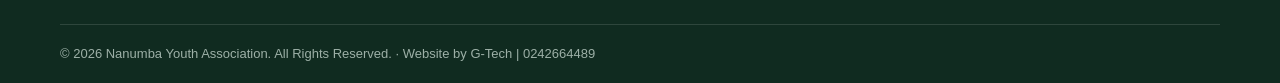
==== commit 1be0ee63: "corrections" ====
--- a/index.html
+++ b/index.html
@@ -92,19 +92,10 @@
         </div>
       </section>
       <section class="section">
-        <div class="wrap">
-          <div class="heading">
+        <div class="grid3">
+          <!-- CARD 1: YOUTUBE VIDEO -->
+          <article class="content">
             <div>
-              <small>NEWS & ADVOCACY</small>
-              <h2>Latest from NAYA</h2>
-            </div>
-            <a class="link" href="news.html">All updates →</a>
-          </div>
-          <div class="grid3">
-            <div>
-              <small>NEWS</small>
-              <h3>Peace building</h3>
-
               <div class="video-container">
                 <iframe
                   src="https://www.youtube.com/embed/ZAHj8uhatjE"
@@ -122,30 +113,43 @@
                 >
                 </iframe>
               </div>
+              <small>NEWS</small>
+              <h3>Peace building</h3>
             </div>
-            <article class="content media-card">
-              <div class="conference-photo">
-                <img
-                  src="assets/images/gallery/conference-01.jpeg"
-                  alt="NAYA members participating in a youth conference"
-                  loading="lazy"
-                />
-              </div>
+          </article>
 
-              <div class="video-container">
-                <video controls preload="metadata">
-                  <source src="assets/videos/conference.mp4" type="video/mp4" />
-                  Your browser does not support the video tag.
-                </video>
-              </div>
+          <!-- CARD 2: CONFERENCE PHOTO -->
+          <article class="content">
+            <div class="conference-photo">
+              <img
+                src="assets/images/gallery/conference-01.jpeg"
+                alt="NAYA members participating in a youth conference"
+                loading="lazy"
+              />
+            </div>
 
-              <div>
-                <small>CONFERENCE</small>
-                <h3>NAYA Youth Conference</h3>
-                <p>Watch highlights from the NAYA youth conference.</p>
-              </div>
-            </article>
-          </div>
+            <div>
+              <small>CONFERENCE</small>
+              <h3>NAYA Youth Conference</h3>
+              <p>Highlights from the NAYA youth conference.</p>
+            </div>
+          </article>
+
+          <!-- CARD 3: CONFERENCE VIDEO -->
+          <article class="content">
+            <div class="video-container">
+              <video controls preload="metadata">
+                <source src="assets/videos/conference.mp4" type="video/mp4" />
+                Your browser does not support the video tag.
+              </video>
+            </div>
+
+            <div>
+              <small>VIDEO</small>
+              <h3>NAYA Conference Highlights</h3>
+              <p>Watch highlights from the conference.</p>
+            </div>
+          </article>
         </div>
       </section>
       <section class="cta">
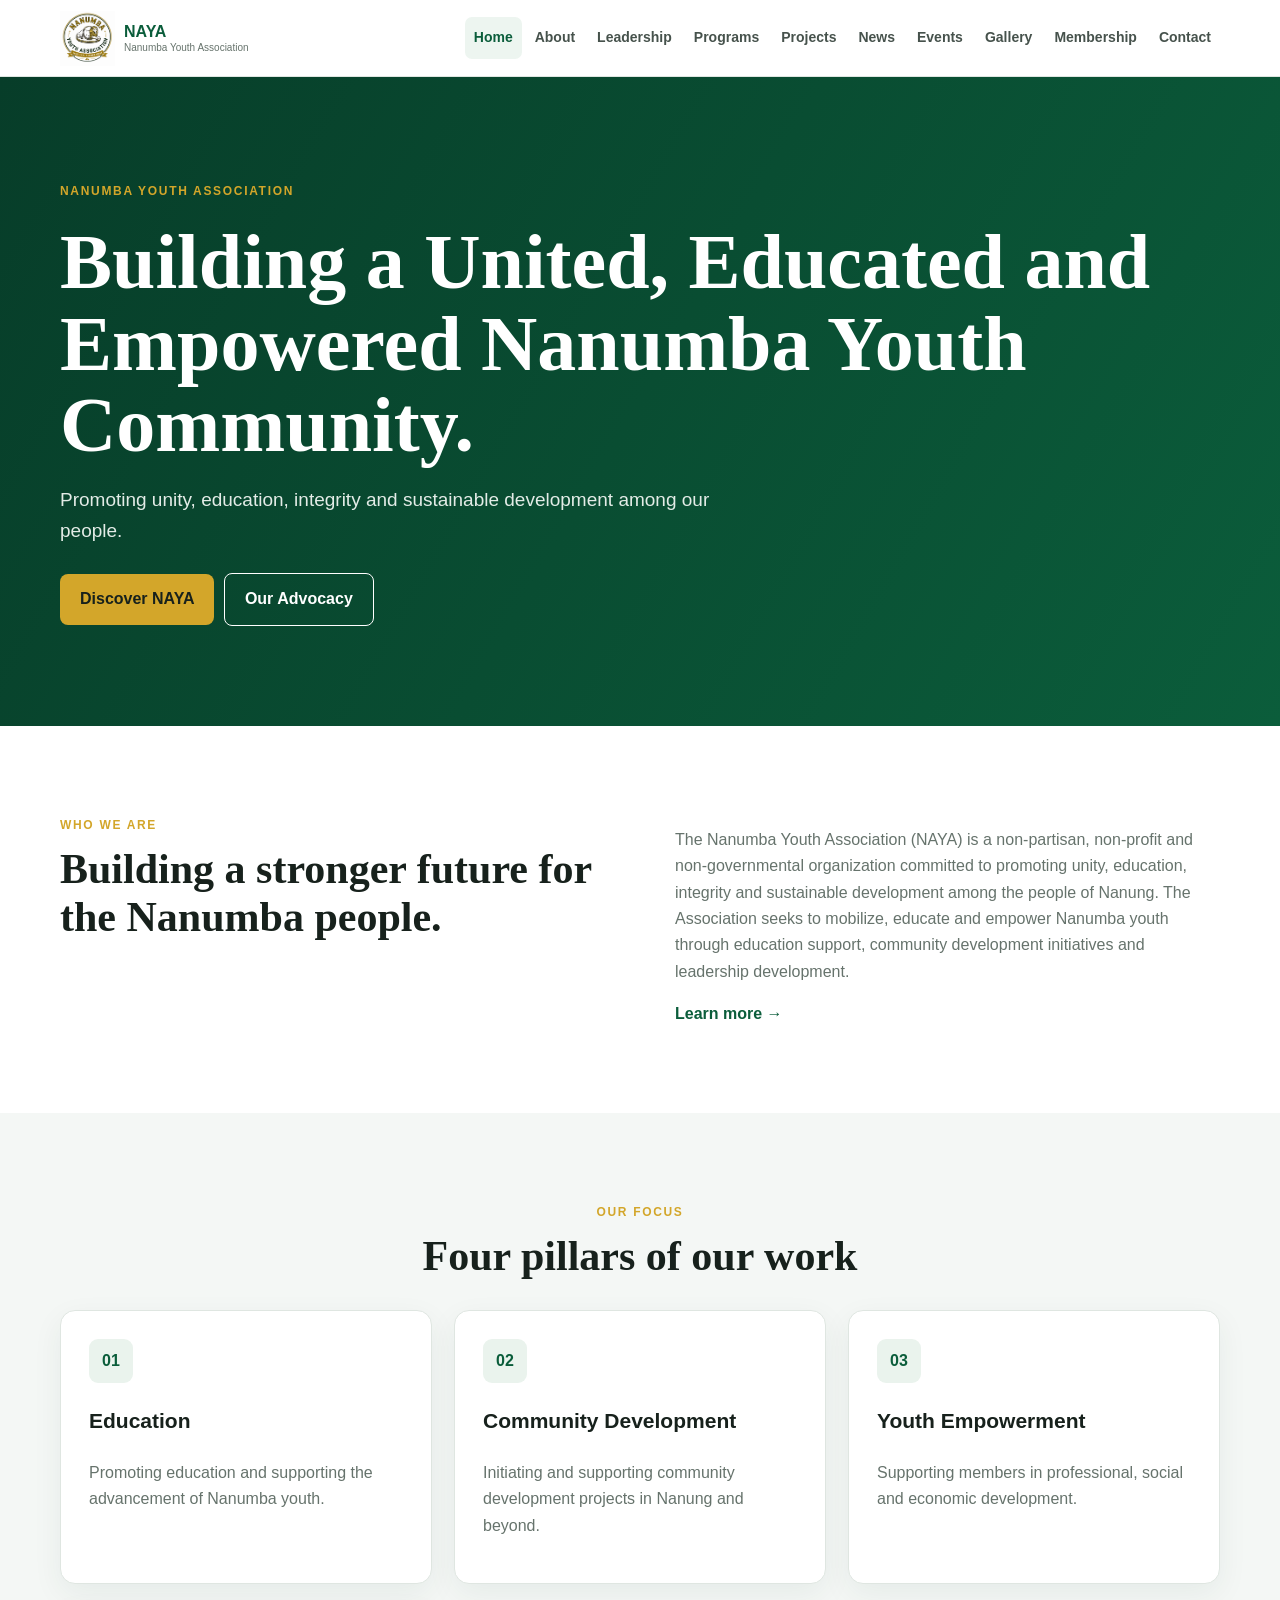
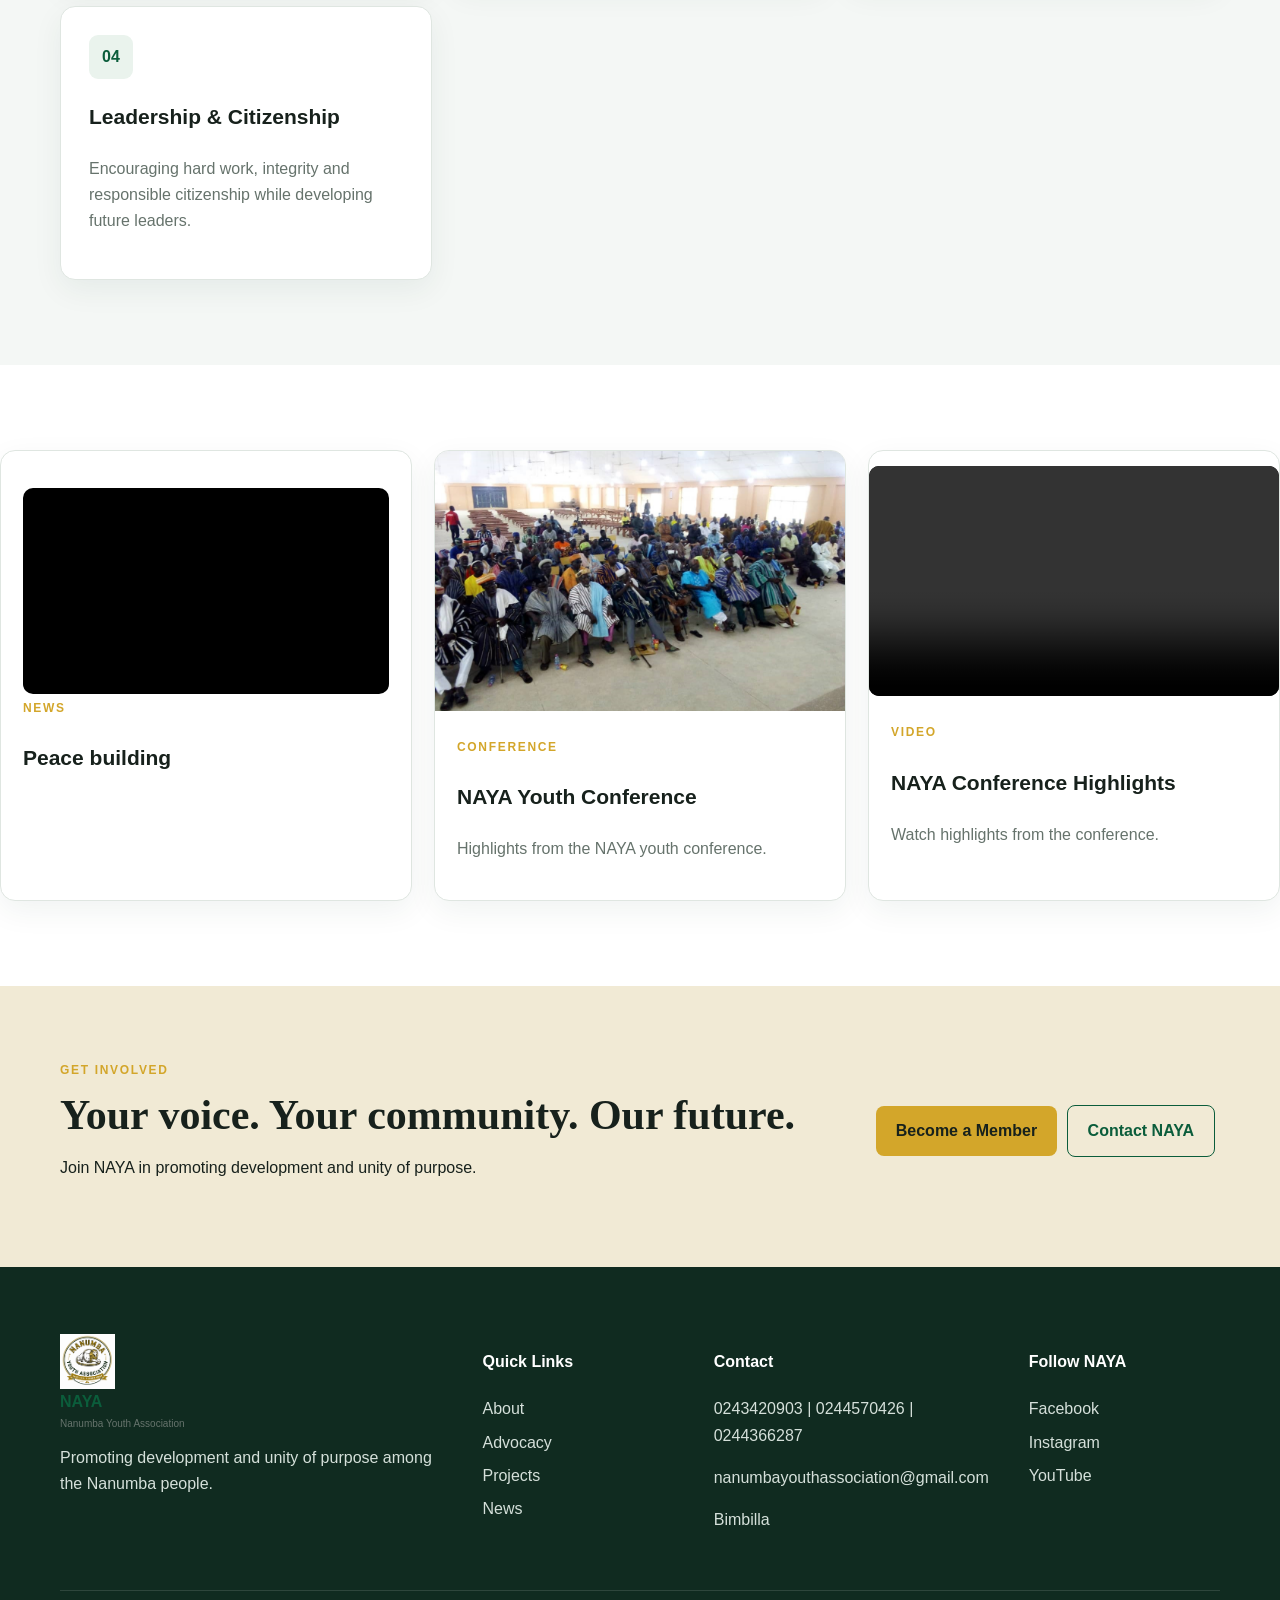
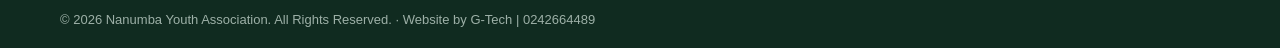
==== commit 9c2d535e: "contact corrected" ====
--- a/index.html
+++ b/index.html
@@ -44,7 +44,6 @@
               Nanumba youth through education support, community development
               initiatives and leadership development.
             </p>
-            <p class="placeholder">[Replace with NAYA's official profile.]</p>
             <a class="link" href="about.html">Learn more →</a>
           </div>
         </div>
--- a/assets/css/style.css
+++ b/assets/css/style.css
@@ -499,3 +499,56 @@
 .media-card > div:last-child {
   padding: 20px;
 }
+/* ================================
+   EXECUTIVE LEADERSHIP PHOTOS
+   ================================ */
+
+.photo {
+  width: 150px;
+  height: 180px;
+  margin: 0 auto 20px;
+  overflow: hidden;
+  border-radius: 6px;
+  background: linear-gradient(180deg, #f1f4f2 0%, #e3e9e5 100%);
+  border: 2px solid #d3ddd7;
+  display: flex;
+  align-items: center;
+  justify-content: center;
+  position: relative;
+}
+
+.photo img {
+  width: 100%;
+  height: 100%;
+  display: block;
+  object-fit: cover;
+  object-position: center;
+}
+
+/* Passport-style placeholder */
+
+/* Head */
+.photo-placeholder::before {
+  content: "";
+  position: absolute;
+  width: 58px;
+  height: 58px;
+  top: 28px;
+  left: 50%;
+  transform: translateX(-50%);
+  background: #9da9a2;
+  border-radius: 50%;
+}
+
+/* Body */
+.photo-placeholder::after {
+  content: "";
+  position: absolute;
+  width: 110px;
+  height: 85px;
+  left: 50%;
+  bottom: 0;
+  transform: translateX(-50%);
+  background: #9da9a2;
+  border-radius: 55px 55px 8px 8px;
+}
